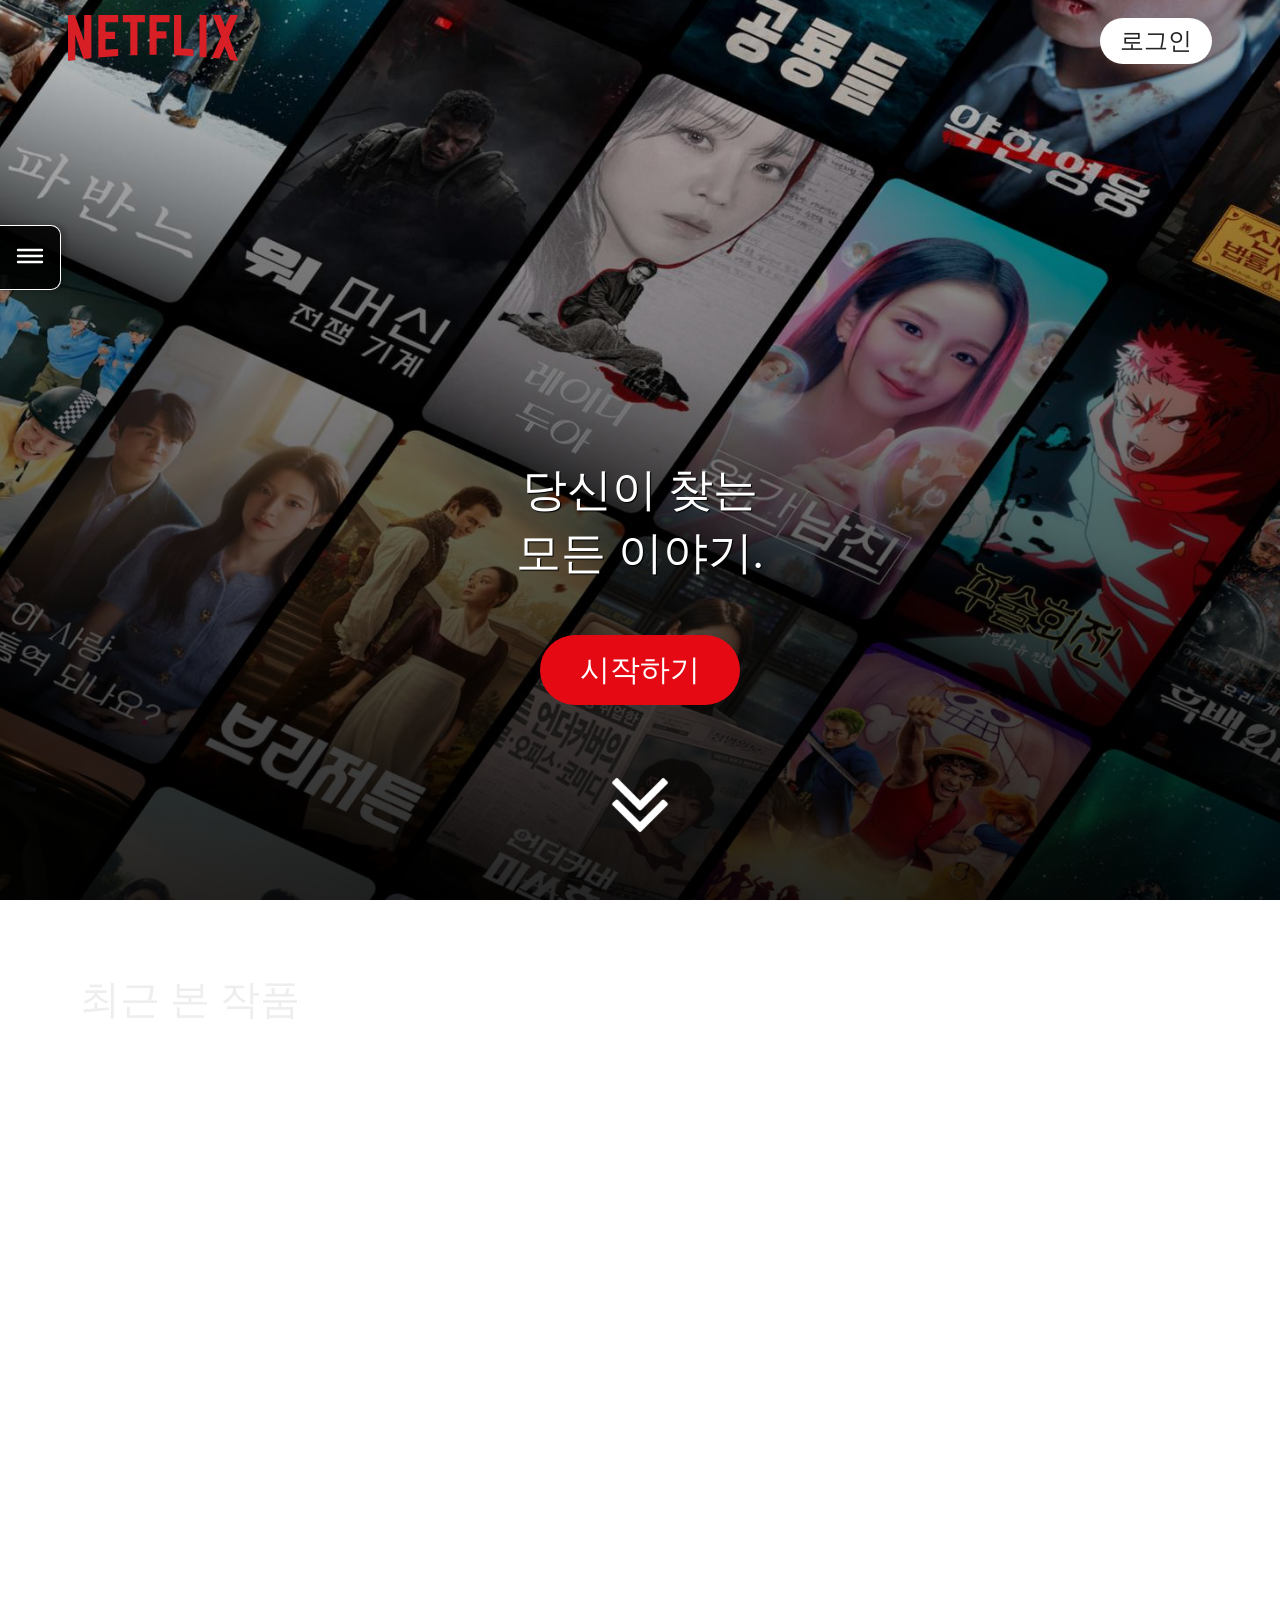
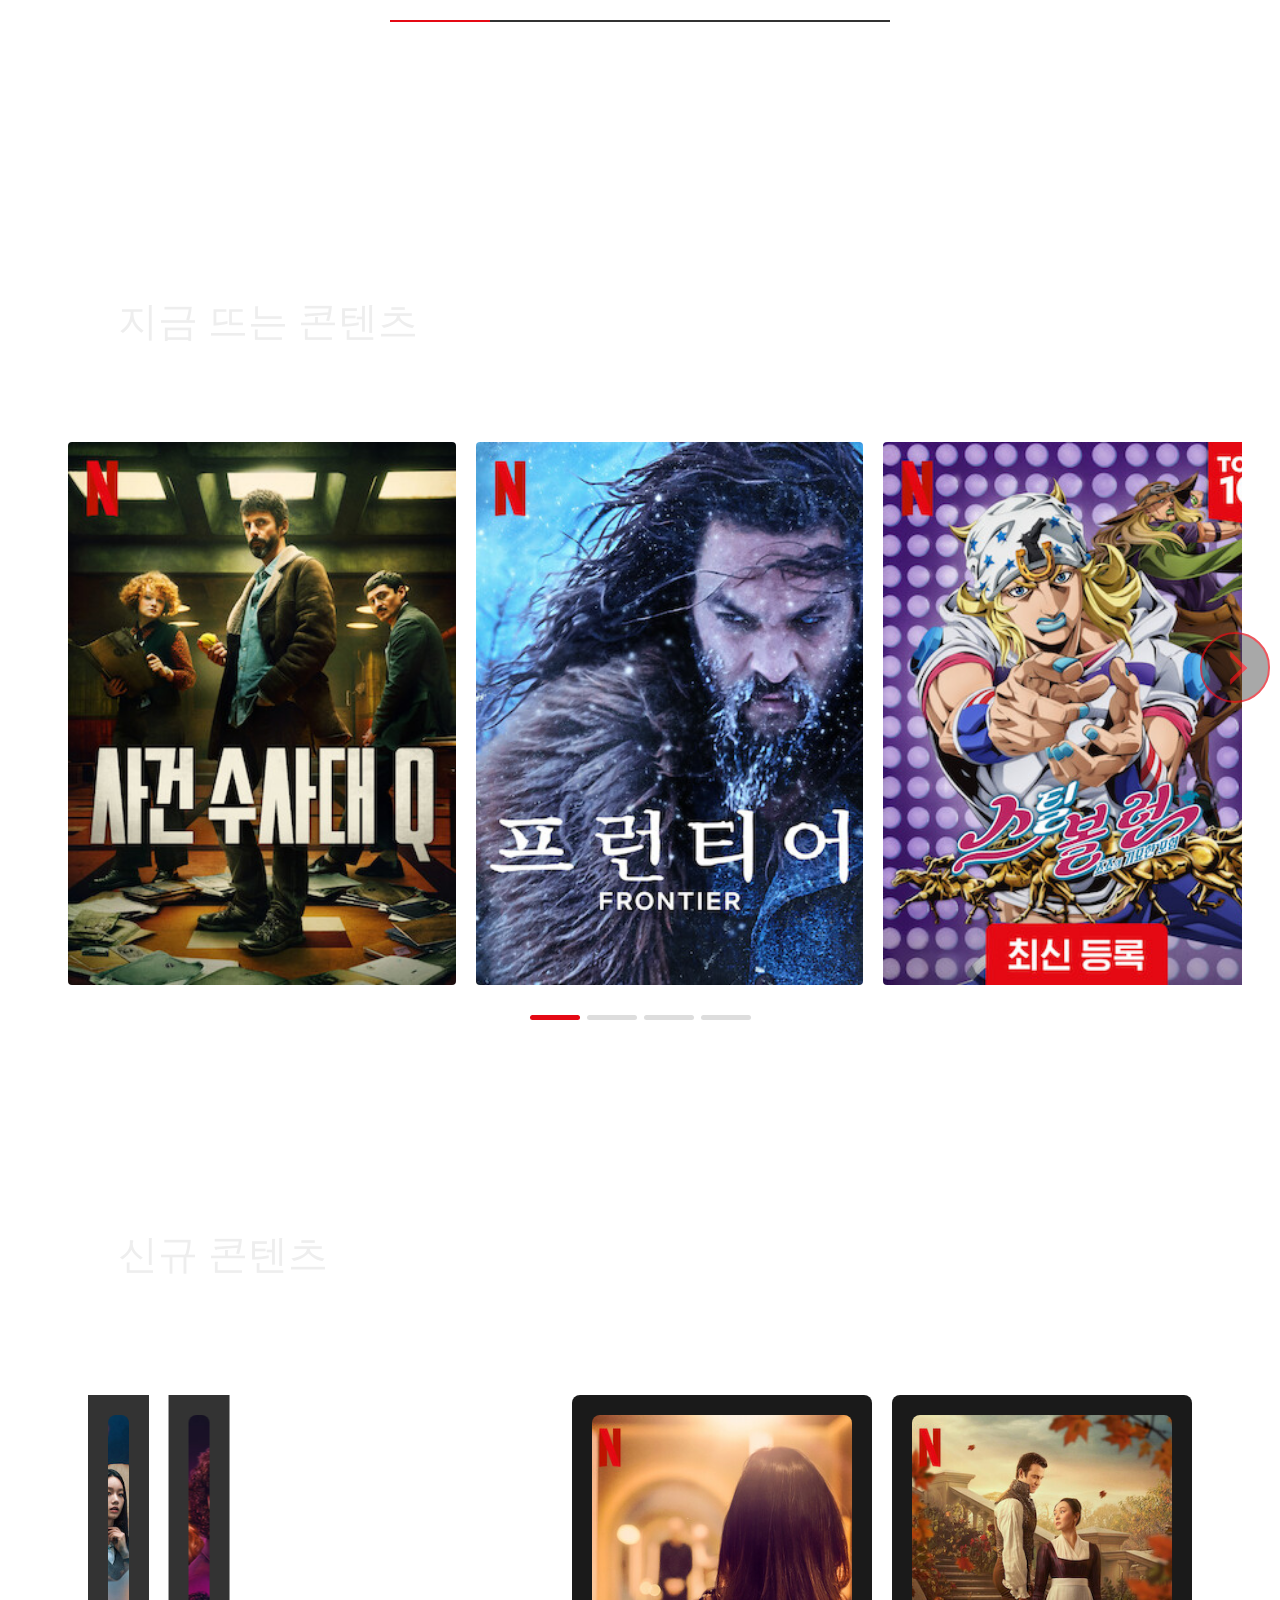
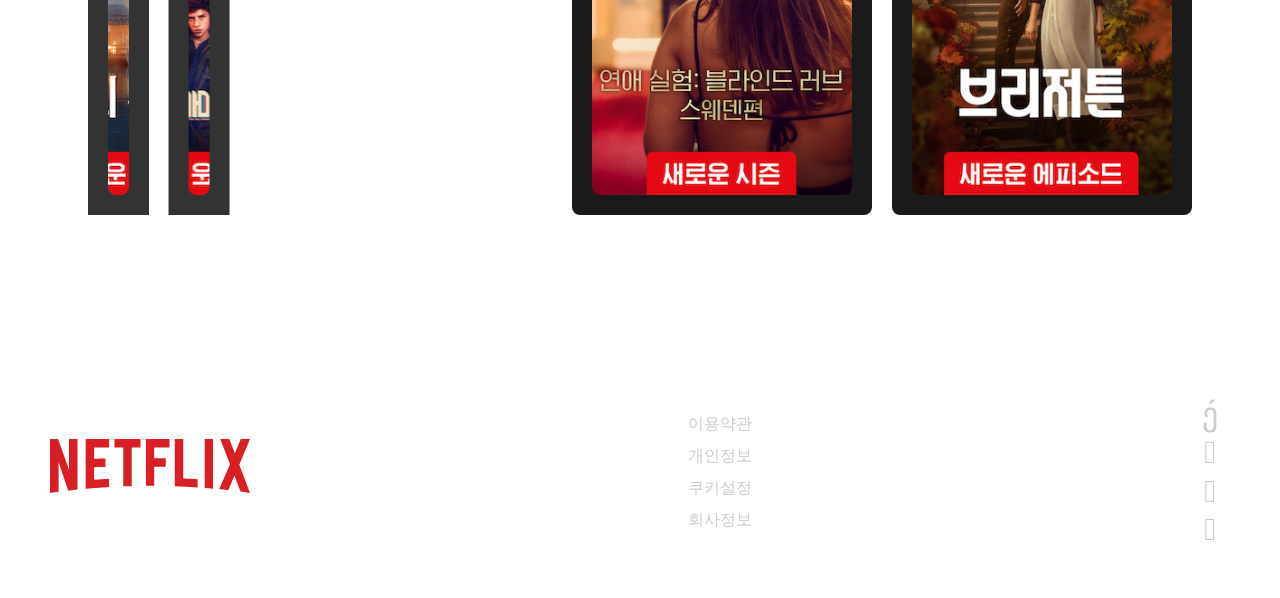
==== index.html @ ac6a227b "Add files via upload" ====
<!DOCTYPE html>
<html lang="ko">

<head>
  <meta charset="UTF-8">
  <meta name="viewport" content="width=device-width, initial-scale=1.0">
  <title>NETFLIX</title>
  <link rel="shortcut icon" href="image/favicon.ico" type="image/x-icon">
  <link rel="stylesheet" href="css/main.css">
  <link rel="stylesheet" href="css/tablet.css" media="screen and (min-width: 780px) and (max-width: 1280px)">
  <link rel="stylesheet" href="css/mobile.css" media="screen and (max-width: 779px)">
  <script src="js/jquery-1.12.4.min.js"></script>
  <script src="js/jquery-ui.min.js"></script>
  <script src="js/index.js"></script>
</head>

<body>

  <header id="header">
    <div class="header-inner">
      <div class="header-top">
        <h1>
          <a href="index.html">
            <img src="image/Netflix_2015_logo.svg" alt="NEFLIX">
          </a>
        </h1>
        <button class="login-btn">로그인</button>
      </div>
      <div class="text-box">
        <h2>
          <span>당신이 찾는</span>
          <span>모든 이야기.</span>
        </h2>
        <a href="specific.html" class="start-btn">시작하기</a>
        <img src="image/arrow.png" alt="">
      </div>
    </div>
  </header>

  <aside id="aside" class="area">
    <h2 class="blind">Search</h2>

    <nav class="gnb">
      <a href="search.html">검색</a>
      <a href="specific.html">콘텐츠</a>
      <a href="#">이벤트</a>
      <a href="#">커뮤니티</a>
      <a href="#">문의</a>
    </nav>

    <button class="menu-btn" aria-label="메뉴 열기">
      <svg class="hamburger" viewBox="0 0 100 100" width="40" height="40">
        <line class="line top" x1="20" y1="35" x2="80" y2="35" />
        <line class="line middle" x1="20" y1="50" x2="80" y2="50" />
        <line class="line bottom" x1="20" y1="65" x2="80" y2="65" />
      </svg>
    </button>

  </aside>

  <main id="main">

    <section class="cont-1">
      <div class="cont-1-inner">
        <h3>최근 본 작품</h3>
        <div class="stack-container">
          <ul class="recent-list">
            <li><a href="#"><img src="image/continue(1).jpg" alt=""></a></li>
            <li><a href="#"><img src="image/continue(2).jpg" alt=""></a></li>
            <li><a href="#"><img src="image/continue(3).jpg" alt=""></a></li>
            <li><a href="#"><img src="image/continue(4).jpg" alt=""></a></li>
            <li><a href="#"><img src="image/continue(5).jpg" alt=""></a></li>
          </ul>
        </div>
        <div class="recent-progress">
          <div class="bar"></div>
        </div>
      </div>
    </section>

    <section class="cont-2">
      <div class="cont-2-inner">
        <h3>지금 뜨는 콘텐츠</h3>
        <ul class="content">
          <li><a href="#"><img src="image/hot(1).jpg" alt=""></a></li>
          <li><a href="#"><img src="image/hot(2).jpg" alt=""></a></li>
          <li><a href="#"><img src="image/hot(3).jpg" alt=""></a></li>
          <li><a href="#"><img src="image/hot(4).jpg" alt=""></a></li>
          <li><a href="#"><img src="image/hot(5).jpg" alt=""></a></li>
          <li><a href="#"><img src="image/hot(6).jpg" alt=""></a></li>
          <li><a href="#"><img src="image/hot(7).jpg" alt=""></a></li>
          <li><a href="#"><img src="image/hot(8).jpg" alt=""></a></li>
          <li><a href="#"><img src="image/hot(9).jpg" alt=""></a></li>
          <li><a href="#"><img src="image/hot(10).jpg" alt=""></a></li>
        </ul>
        <div class="indicator"></div>
      </div>
      <div class="btn-wrap">
        <button class="prev"></button>
        <button class="next"></button>
      </div>
    </section>

    <section class="cont-3">
      <div class="cont-3-inner">
        <h3>신규 콘텐츠</h3>
        <button class="cube-btn">랜덤 추천</button>

        <div class="modal-overlay" id="cube-modal">
          <div class="modal-window">
            <button class="modal-close">&times;</button>
            <div class="modal-body">
              <div class="modal-img-area"></div>
              <div class="modal-info-area">
                <h4 class="m-title"></h4>
                <div class="m-meta"></div>
                <p class="m-desc"></p>
                <div class="m-details"></div>
              </div>
            </div>
          </div>
        </div>

        <ul class="content cube">

          <li class="face front">
            <a href="#">
              <div class="img-wrapper">
                <img src="image/new(1).jpg" alt="미스터리 수사단">
              </div>
              <div class="info">
                <div class="info-header">
                  <h4>미스터리 수사단</h4>
                  <div class="meta-tags">
                    <span>2026</span>
                    <span class="badge">시즌 1개</span>
                    <span class="badge">15+</span>
                    <span>리얼리티 시리즈</span>
                  </div>
                </div>
                <div class="info-body">
                  <p class="desc">
                    여섯 명의 출연자들이 '미스터리 수사단'이 되어 초자연적인 사건들의 실마리를 쫓는다.
                    팀워크와 두뇌를 총동원하여 기상천외한 미스터리의 진실을 파헤치고 임무를 완수하라!
                  </p>
                  <div class="details">
                    <p><span>출연:</span> 이용진, 존박, 이은지, 혜리, 김도훈, 카리나</p>
                    <p><span>크리에이터:</span> 정종연</p>
                  </div>
                </div>
              </div>
            </a>
          </li>

          <li class="face back">
            <a href="#">
              <div class="img-wrapper">
                <img src="image/new(2).jpg" alt="라 프리메라 베스">
              </div>
              <div class="info">
                <div class="info-header">
                  <h4>라 프리메라 베스</h4>
                  <div class="meta-tags">
                    <span>2023</span>
                    <span class="badge">시즌 2개</span>
                    <span class="badge">18+</span>
                    <span>로맨스 드라마</span>
                  </div>
                </div>
                <div class="info-body">
                  <p class="desc">
                    1970년대 콜롬비아, 남학생들만 가득한 학교에 한 여학생이 전학 오면서 모든 것이 변하기 시작한다.
                    사랑과 우정, 그리고 시대의 금기에 도전하는 청춘들의 뜨거운 이야기.
                  </p>
                  <div class="details">
                    <p><span>출연:</span> 에마누엘 레스트레포, 프란시스카 에스테베스</p>
                    <p><span>크리에이터:</span> 다고 가르시아</p>
                  </div>
                </div>
              </div>
            </a>
          </li>

          <li class="face right">
            <a href="#">
              <div class="img-wrapper">
                <img src="image/new(3).jpg" alt="파반느">
              </div>
              <div class="info">
                <div class="info-header">
                  <h4>파반느</h4>
                  <div class="meta-tags">
                    <span>2026</span>
                    <span class="badge">최신 등록</span>
                    <span class="badge">12+</span>
                    <span>감성 애니메이션</span>
                  </div>
                </div>
                <div class="info-body">
                  <p class="desc">
                    오로라가 춤추는 밤바다를 배경으로 펼쳐지는 두 남녀의 애틋한 재회.
                    잊고 있었던 기억의 조각들이 아름다운 선율과 함께 다시 살아나며 관객들의 마음을 어루만진다.
                  </p>
                  <div class="details">
                    <p><span>출연:</span> 성우 박소이, 정지훈</p>
                    <p><span>크리에이터:</span> 이지호</p>
                  </div>
                </div>
              </div>
            </a>
          </li>

          <li class="face left">
            <a href="#">
              <div class="img-wrapper">
                <img src="image/new(5).jpg" alt="원피스">
              </div>
              <div class="info">
                <div class="info-header">
                  <h4>원피스</h4>
                  <div class="meta-tags">
                    <span>2023</span>
                    <span class="badge">TOP 10</span>
                    <span class="badge">15+</span>
                    <span>판타지 어드벤처</span>
                  </div>
                </div>
                <div class="info-body">
                  <p class="desc">
                    전설의 해적왕이 남긴 대비보 '원피스'를 찾아 떠나는 루피와 밀짚모자 일당.
                    광활한 바다 위에서 펼쳐지는 거대한 모험과 끈끈한 동료애를 실사로 완벽하게 재현했다.
                  </p>
                  <div class="details">
                    <p><span>출연:</span> 이냐키 고도이, 아라타 마켄유, 에밀리 러드</p>
                    <p><span>크리에이터:</span> 맷 오언스, 스티븐 마에다</p>
                  </div>
                </div>
              </div>
            </a>
          </li>

          <li class="face top">
            <a href="#">
              <div class="img-wrapper">
                <img src="image/new(6).jpg" alt="나이트 에이전트">
              </div>
              <div class="info">
                <div class="info-header">
                  <h4>나이트 에이전트</h4>
                  <div class="meta-tags">
                    <span>2023</span>
                    <span class="badge">시즌 2개</span>
                    <span class="badge">18+</span>
                    <span>정치 스릴러</span>
                  </div>
                </div>
                <div class="info-body">
                  <p class="desc">
                    백악관 지하에서 울리지 않는 전화를 지키는 FBI 요원 피터.
                    어느 날 밤, 울려 퍼진 전화 한 통이 그를 국가를 뒤흔들 거대한 음모의 한복판으로 몰아넣는다.
                  </p>
                  <div class="details">
                    <p><span>출연:</span> 가브리엘 바쏘, 루시앤 뷰캐넌</p>
                    <p><span>크리에이터:</span> 숀 라이언</p>
                  </div>
                </div>
              </div>
            </a>
          </li>

          <li class="face bottom">
            <a href="#">
              <div class="img-wrapper">
                <img src="image/new(7).jpg" alt="리디아 포에트의 법">
              </div>
              <div class="info">
                <div class="info-header">
                  <h4>리디아 포에트의 법</h4>
                  <div class="meta-tags">
                    <span>2023</span>
                    <span class="badge">공개 예정</span>
                    <span class="badge">15+</span>
                    <span>시대극/범죄</span>
                  </div>
                </div>
                <div class="info-body">
                  <p class="desc">
                    19세기 이탈리아, 여성의 법조계 진출이 금지되었던 시대.
                    최초의 여성 변호사를 꿈꾸는 리디아 포에트가 날카로운 통찰력으로 의문의 살인 사건들을 해결한다.
                  </p>
                  <div class="details">
                    <p><span>출연:</span> 마틸다 데 안젤리스, 에두아르도 스카르페타</p>
                    <p><span>크리에이터:</span> 귀도 이우쿨라노</p>
                  </div>
                </div>
              </div>
            </a>
          </li>

          <li>
            <a href="#">
              <div class="img-wrapper">
                <img src="image/new(8).jpg" alt="연애 실험: 블라인드 러브 스웨덴편">
              </div>
              <div class="info">
                <div class="info-header">
                  <h4>연애 실험: 블라인드 러브 스웨덴편</h4>
                  <div class="meta-tags">
                    <span>2024</span>
                    <span class="badge">시즌 1개</span>
                    <span class="badge">15+</span>
                    <span>리얼리티 쇼</span>
                  </div>
                </div>
                <div class="info-body">
                  <p class="desc">
                    외모를 보지 않고 목소리만으로 사랑에 빠질 수 있을까?
                    스웨덴의 싱글들이 포드에 들어가 진정한 반려자를 찾기 위한 파격적인 실험에 동참한다.
                  </p>
                  <div class="details">
                    <p><span>출연:</span> 예시카 알메네스(진행)</p>
                    <p><span>크리에이터:</span> 크리스 코엘런</p>
                  </div>
                </div>
              </div>
            </a>
          </li>

          <li>
            <a href="#">
              <div class="img-wrapper">
                <img src="image/new(9).jpg" alt="브리저튼">
              </div>
              <div class="info">
                <div class="info-header">
                  <h4>브리저튼</h4>
                  <div class="meta-tags">
                    <span>2024</span>
                    <span class="badge">새로운 에피소드</span>
                    <span class="badge">18+</span>
                    <span>시대극 로맨스</span>
                  </div>
                </div>
                <div class="info-body">
                  <p class="desc">
                    런던 상류사회의 화려한 무도회와 그 뒤에 숨겨진 은밀한 스캔들.
                    브리저튼 가문의 여덟 남매가 진실한 사랑과 행복을 찾아가는 과정을 매혹적으로 그려낸다.
                  </p>
                  <div class="details">
                    <p><span>출연:</span> 니콜라 코클란, 루크 뉴턴, 조나단 베일리</p>
                    <p><span>크리에이터:</span> 크리스 밴듀즌</p>
                  </div>
                </div>
              </div>
            </a>
          </li>

        </ul>
      </div>
    </section>
  </main>

  <footer id="footer">
    <address class="footer-inner">
      <div class="footer-1">
        <a href="index.html">
          <img src="image/Netflix_2015_logo.svg" alt="">
        </a>
      </div>
      <div class="footer-2">
        넷플릭스서비시스코리아 유한회사 <br>
        통신판매업신고번호: 제2018-서울종로-0426호 <br>
        대표: 레지널드 숀 톰프슨 <br>
        이메일 주소: korea@netflix.com <br>
        주소: 대한민국 서울특별시 종로구 우정국로 26, 센트로폴리스 A동 20층 <br>
        사업자등록번호: 165-87-00119 <br>
        클라우드 호스팅: Amazon Web Services Inc. <br><br>
        본 프로젝트는 어떠한 상업적 용도로도 사용되지 않음을 밝힙니다.
      </div>
      <div class="footer-3">
        <ul class="util">
          <li><a href="#">이용약관</a></li>
          <li><a href="#">개인정보</a></li>
          <li><a href="#">쿠키설정</a></li>
          <li><a href="#">회사정보</a></li>
        </ul>
      </div>
      <div class="footer-4">
        <ul class="sns-wrap">
          <li>
            <a href="#">
              <i class="fab fa-youtube-square"></i>
            </a>
          </li>
          <li>
            <a href="#">
              <i class="fab fa-instagram-square"></i>
            </a>
          </li>
          <li>
            <a href="#">
              <i class="fab fa-facebook-square"></i>
            </a>
          </li>
          <li>
            <a href="#">
              <i class="fab fa-twitter-square"></i>
            </a>
          </li>
        </ul>
      </div>
    </address>
  </footer>
</body>

</html>
---- css/main.css ----
@charset "UTF-8";
@import "common.css";

main h3 {
  font-size: 2em;
  margin-bottom: 100px;
  margin-left: 50px;
}

main [class $=inner] {
  margin-top: 150px;
}

/* cont-1 */
.cont-1 .empty-msg {
  display: none;
}

.cont-1 {
  padding: 80px 0;
  overflow: hidden;
}

.cont-1 .cont-1-inner {
  width: 100%;
  max-width: 1600px;
  margin: 0 auto;
  position: relative;
}

.cont-1 .stack-container {
  position: relative;
  height: 450px;
  margin-top: 40px;
  perspective: 1000px;
}

.cont-1 .recent-list {
  position: relative;
  width: 100%;
  height: 100%;
}

.cont-1 .recent-list li {
  position: absolute;
  top: 0;
  left: 50%;
  margin-left: -140px;
  width: 280px;
  cursor: pointer;
  transition: all 0.6s cubic-bezier(0.4, 0, 0.2, 1);
  opacity: 0;
  visibility: hidden;
  transform: translateY(50px);
}

.cont-1 .recent-list.on li {
  visibility: visible;
}

.cont-1 .recent-list li img {
  width: 100%;
  display: block;
  border-radius: 4px;
}

.cont-1 .recent-progress {
  position: relative;
  width: 500px;
  height: 2px;
  background: #333;
  margin: 50px auto 0;
  left: 0;
}

.cont-1 .recent-progress .bar {
  position: absolute;
  width: 20%;
  height: 100%;
  background: #e50914;
  left: 0;
}

/* cont-2 */
.cont-2 {
  position: relative;
}

.cont-2-inner {
  position: relative;
  overflow: hidden;
  padding: 50px 30px 100px 30px;
  max-width: 1600px;
}

.cont-2-inner .content {
  counter-reset: netflix-counter;
  position: relative;
  display: flex;
  width: 100%;
  gap: 30px;
  will-change: transform;
}

.cont-2-inner .content li {
  position: relative;
  counter-increment: neflix-counter;
  width: calc((100% - 120px) / 5);
  flex-shrink: 0;
  opacity: 0;
  transform: translateX(100px);
  transition: opacity 0.6s ease, transform 0.6s ease;
}

.cont-2 .content li::before {
  content: counter(neflix-counter);
  position: absolute;
  right: -20px;
  top: -50px;
  z-index: 1;
  font-size: 120px;
  font-weight: 900;
  color: #fff;
  line-height: 1;
}

.cont-2-inner .content.on li {
  opacity: 1;
  transform: translateX(0);
}

.cont-2-inner .content a {
  display: block;
  transition: all 0.3s;
}

.cont-2-inner .content a:hover {
  transform: scale(1.05);
}

.cont-2-inner .content a img {
  display: block;
  border-radius: 4px;
  width: 100%;
  opacity: 0.4;
  transition: all 0.3s;
}

.cont-2-inner .content a:hover img {
  opacity: 1;
}

.cont-2 .indicator {
  position: absolute;
  left: 0;
  right: 0;
  bottom: 50px;
  height: 20px;
  display: flex;
  justify-content: center;
  gap: 7px;
}

.cont-2 .indicator a {
  display: block;
  width: 50px;
  height: 5px;
  border-radius: 10px;
  background-color: #ddd;
}

.cont-2 .indicator a:hover {
  background-color: #777;
}

.cont-2 .indicator a.on {
  background-color: #E50914;
  cursor: default;
}

.btn-wrap {
  position: absolute;
  left: 0;
  right: 0;
  margin: 0 auto;
  top: 50%;
  transform: translateY(-50%);
  width: 95%;
  max-width: 1600px;
  height: 72px;
  pointer-events: none;
  z-index: 100;
  box-sizing: border-box;
}

.btn-wrap button {
  position: absolute;
  display: block;
  top: 0;
  width: 72px;
  height: 72px;
  background-color: rgba(0, 0, 0, 0.5);
  border: 2px solid #e50914;
  border-radius: 50%;
  cursor: pointer;
  opacity: 0.7;
  pointer-events: auto;
}

.btn-wrap button::after {
  content: '';
  width: 16px;
  height: 16px;
  border-top: 5px solid #e50914;
  border-right: 5px solid #e50914;
  position: absolute;
  top: 50%;
  left: 50%;
  transition: all 0.3s ease;
}

.btn-wrap button:hover {
  opacity: 1;
}

.btn-wrap button:hover::after {
  border-top: 6px solid #fff;
  border-right: 6px solid #fff;
  border-bottom: 6px solid transparent;
  border-left: 6px solid transparent;
}

.btn-wrap .prev {
  left: 0;
}

.btn-wrap .next {
  right: 0;
}

.btn-wrap .prev::after {
  transform: translate(-30%, -50%) rotate(-135deg);
}

.btn-wrap .next::after {
  transform: translate(-70%, -50%) rotate(45deg);
}

/* cont-3 */
.cont-3 {
  margin-bottom: 100px;
}

.cont-3 .content {
  display: flex;
  flex-wrap: wrap;
  gap: 30px;
  padding: 20px;
  position: relative;
}

.cont-3 .content li {
  width: 22.5%;
  background: #1a1a1a;
  border-radius: 8px;
  position: relative;
  z-index: 1;
  transition: opacity 0.3s ease, transform 0.3s ease;
}

.placehold {
  opacity: 0;
  pointer-events: none;
  visibility: hidden;
}

.cont-3 .content li .img-wrapper {
  text-align: center;
  padding: 20px;
}

.cont-3 .content li img {
  display: block;
  width: 100%;
  border-radius: 8px;
}

.cont-3 .content li.active {
  position: fixed;
  z-index: 1000;
  width: 800px;
  left: 50%;
  top: 50%;
  transform: translate(-50%, -50%) scale(0.9);
  opacity: 0;
  background: #1a1a1a;
  box-shadow: 0 30px 60px rgba(0, 0, 0, 0.9);
  animation: popIn 0.4s cubic-bezier(0.165, 0.84, 0.44, 1) forwards;
}

@keyframes popIn {
  to {
    opacity: 1;
    transform: translate(-50%, -50%) scale(1);
  }
}

.cont-3 .content li.active .img-wrapper {
  width: 50%;
  height: 40%;
  border-radius: 8px;
  margin: auto;
}

.cont-3 .content li.active img {
  width: 100%;
  height: 100%;
  object-fit: contain;
  border-radius: 8px;
}

.cont-3 .content li.active .info {
  display: block;
}

.info {
  display: none;
  padding: 20px;
  color: #fff;
  line-height: 1.6;
}

.info-header h4 {
  font-size: 24px;
  margin-bottom: 10px;
}

.desc {
  font-size: 15px;
  color: #ccc;
  overflow: hidden;
}

.details {
  font-size: 13px;
  color: #888;
  padding-top: 10px;
}

.meta-tags {
  display: flex;
  gap: 10px;
  font-size: 0.9rem;
  color: #a3a3a3;
  margin-bottom: 20px;
}

.badge {
  border: 1px solid #a3a3a3;
  padding: 0 4px;
  border-radius: 2px;
  font-size: 0.8rem;
}

.info-body {
  display: flex;
  flex-direction: column;
  gap: 30px;
  border-top: 1px solid rgba(255, 255, 255, 0.1);
  padding-top: 20px;
}

/* hate */
.cont-3 .content li.hate {
  position: fixed !important;
  top: 50% !important;
  left: 50% !important;
  transform: translate(-50%, -50%) !important;
  width: 80% !important;
  max-width: 600px !important;
  height: auto !important;
  max-height: 80vh;
  z-index: 3000 !important;
  background: #1a1a1a !important;
  border: 2px solid #e50914 !important;
  box-shadow: 0 0 30px rgba(0, 0, 0, 0.8);
  border-radius: 12px;
  overflow-y: auto;
}

.cont-3 .content li.hate .img-wrapper {
  width: 100% !important;
  height: 400px !important;
  padding: 0 !important;
}

.cont-3 .content li.hate img {
  width: 100% !important;
  height: 100% !important;
  object-fit: contain !important;
}

.cont-3 .content li.hate .info {
  display: block !important;
  padding: 30px !important;
  opacity: 1 !important;
}

.cont-3 .cube-btn {
  display: none;
}

.cont-3 .modal-close {
  display: none;
}

/* love */
/* .cont-3 .content li.love {
  height: auto !important;
  background: #1a1a1a !important;
}

.cont-3 .content li.love .img-wrapper {
  height: 100% !important;
  padding: 10px;
  box-sizing: border-box;
}

.cont-3 .content li.love .info {
  opacity: 1;
  height: auto;
  padding: 15px !important;
} */
---- css/tablet.css ----
@charset "UTF-8";

[class $=inner] {
  width: 94%;
}

#aside {
  width: 250px;
  left: -250px;
  padding: 60px 30px;
}

#aside .gnb {
  height: 100%;
  font-size: 1.5em;
  gap: 40px;
  margin-top: 300px;
}

#header .text-box h2 {
  font-size: 5vh;
}

.cont-2-inner .content {
  display: flex;
  gap: 20px;
  width: max-content;
}

.cont-2-inner .content li {
  width: calc((94vw - 40px) / 3);
  margin: 0;
  flex-shrink: 0;
}

.cont-2-inner .content li img {
  width: 100%;
  display: block;
}

.cont-2 .content li::before {
  display: none;
}

.cont-2 .btn-wrap {
  width: 100% !important;
  max-width: 100% !important;
  left: 0 !important;
  right: 0 !important;
  transform: translateY(-50%) !important;
  margin: 0 !important;
}

.cont-2 .btn-wrap button {
  position: absolute !important;
  top: 0 !important;
}

.cont-2 .btn-wrap .prev {
  left: 10px !important;
}

.cont-2 .btn-wrap .next {
  right: 10px !important;
}

.cont-2-inner .content a img {
  opacity: 1;
}

.btn-wrap button::after {
  margin: 0 !important;
  top: 50%;
  left: 50%;
  border-top: 4px solid #e50914;
  border-right: 4px solid #e50914;
  border-bottom: 4px solid transparent;
  border-left: 4px solid transparent;
  transform: translate(-50%, -50%) rotate(45deg);
}

.btn-wrap button:hover::after {
  border-top: 4px solid #fff;
  border-right: 4px solid #fff;
  border-bottom: 4px solid transparent;
  border-left: 4px solid transparent;
}

.btn-wrap .prev::after {
  transform: translate(-30%, -50%) rotate(-135deg);
}

.btn-wrap .next::after {
  transform: translate(-70%, -50%) rotate(45deg);
}

.btn-wrap button:hover::after {
  border-top-color: #fff !important;
  border-right-color: #fff !important;
}

.cont-3 .content {
  display: flex !important;
  flex-wrap: nowrap !important;
  overflow-x: auto !important;
  overflow-y: hidden;
  gap: 20px;
  padding-bottom: 30px;
  -webkit-overflow-scrolling: touch;
}

.cont-3 .content li {
  display: flex !important;
  flex-direction: column !important;
  flex: 0 0 300px;
  background: #1a1a1a !important;
  border-radius: 8px;
  overflow: hidden;
  transition: all 0.4s ease-in-out !important;
}

.cont-3 .content li .img-wrapper {
  width: 100% !important;
  height: 420px !important;
  overflow: hidden;
  display: flex;
  align-items: center;
  justify-content: center;
}

.cont-3 .content li img {
  width: 100% !important;
  height: 100% !important;
  object-fit: cover !important;
}

.cont-3 .content li .info {
  display: none !important;
  padding: 50px !important;
}

#footer .footer-inner {
  width: 100%;
  padding: 50px;
}

#footer .footer-inner .footer-2 {
  display: none;
}
---- css/mobile.css ----
@charset "UTF-8";

[class $=inner] {
  width: 92%;
}

main h3 {
  text-align: center;
  margin-left: 0;
}

#header .text-box {
  bottom: 15%;
}

#header .text-box h2 {
  font-size: 4.5vh;
}

#header .header-top .login-btn {
  height: 36px;
  font-size: 0.9em;
  padding: 5px 15px;
}

#header .text-box .start-btn {
  width: fit-content;
  font-size: 1.3em;
  padding: 15px 25px;
}


.cont-2-inner .content {
  display: flex;
  gap: 15px;
  width: max-content;
  margin: 0;
}

.cont-2-inner .content li {
  width: calc((90vw - 15px) / 2);
  flex-shrink: 0;
  box-sizing: border-box;
}

.cont-2-inner .content li img {
  width: 100%;
  height: auto;
  display: block;
}

.cont-2 .content li::before {
  display: none;
}

.cont-2 .btn-wrap {
  width: 100% !important;
  max-width: 100% !important;
  left: 0 !important;
  right: 0 !important;
  transform: translateY(-50%) !important;
  margin: 0 !important;
}

.cont-2 .btn-wrap button {
  position: absolute !important;
  top: 0 !important;
}

.cont-2 .btn-wrap button::after {
  margin: 0 !important;
  top: 50%;
  left: 50%;
  border-top: 4px solid #e50914;
  border-right: 4px solid #e50914;
  border-bottom: 4px solid transparent;
  border-left: 4px solid transparent;
  transform: translate(-50%, -50%) rotate(45deg);
}

.cont-2 .btn-wrap .prev::after {
  transform: translate(-30%, -50%) rotate(-135deg);
}

.cont-2 .btn-wrap .next::after {
  transform: translate(-70%, -50%) rotate(45deg);
}

.cont-2 .btn-wrap .prev {
  left: 10px !important;
}

.cont-2 .btn-wrap .next {
  right: 10px !important;
}

.cont-2 .btn-wrap button:hover::after {
  border-top: 4px solid #fff;
  border-right: 4px solid #fff;
  border-bottom: 4px solid transparent;
  border-left: 4px solid transparent;
}

.cont-2-inner .content a img {
  opacity: 1;
}

.cont-3 .content li.active {
  height: auto !important;
  background: #1a1a1a !important;
}

.cont-3 .content li.active .img-wrapper {
  height: 100% !important;
  padding: 10px;
  box-sizing: border-box;
}

.cont-3 .content li.active .info {
  opacity: 1;
  height: auto;
  padding: 15px !important;
}

.cont-3 .content li:nth-child(7),
.cont-3 .content li:nth-child(8) {
  display: none;
}

#footer .footer-inner {
  padding: 20px;
  width: 100%;
  color: #ccc;
}

#footer .footer-2 {
  display: none;
}

#footer .footer-3 a {
  display: block;
  transition: all 0.3s;
}

#footer .footer-3 a:hover {
  color: #fff;
  text-decoration: underline;
}

#footer .footer-4 {
  font-size: 2em;
  line-height: 1.2;
}

#footer .footer-4 a {
  display: block;
  transition: all 0.3s;
}

#footer .footer-4 a:hover {
  color: #fff;
}

/* cube */
.cont-3 {
  height: 800px;
  padding: 80px 0;
}

.cont-3 h3 {
  margin-bottom: 200px;
}

.cont-3 .cont-3-inner {
  perspective: 700px;
  perspective-origin: center;
  margin-bottom: 100px;
}

.cont-3 .content {
  display: block;
  position: relative;
  margin: 100px auto 0;
  width: 300px;
  height: 200px;
  transform-style: preserve-3d;

  animation-name: roll;
  animation-duration: 20s;
  animation-iteration-count: infinite;
  animation-direction: alternate;
  animation-timing-function: ease-in-out;
}

@keyframes roll {
  from {
    transform: translateY(0) rotateX(0deg) rotateY(0deg);
  }

  to {
    transform: translateY(0) rotateX(360deg) rotateY(360deg);
  }
}

.cont-3 .content li {
  position: absolute;
  top: 0;
  left: 50%;
  transform: translateX(-50%);
  width: 200px;
  height: 200px;
  background-color: #333;
  color: #fff;
  opacity: 1;
  border: 2px solid #000;
  border-radius: 0;
}

.cont-3 .content li .img-wrapper {
  height: 100%;
}

.cont-3 .content li img {
  display: block;
  height: 100%;
}

.cont-3 .content .front {
  transform: rotateY(0deg) translate3d(0, 0, 99px);
}

.cont-3 .content .back {
  transform: rotateY(180deg) translate3d(0, 0, 99px);
}

.cont-3 .content .right {
  transform: rotateY(90deg) translate3d(0, 0, 99px);
}

.cont-3 .content .left {
  transform: rotateY(270deg) translate3d(0, 0, 99px);
}

.cont-3 .content .top {
  transform: rotateX(90deg) translate3d(0, 0, 99px);
}

.cont-3 .content .bottom {
  transform: translateY(0) rotateX(270deg) translate3d(0, 0, 99px);
}

/* cube-btn */
.cont-3 .cube-btn {
  display: block;
  position: absolute;
  top: 100px;
  left: 50%;
  transform: translateX(-50%);
  width: fit-content;
  font-size: 1.3em;
  padding: 15px 25px;
  background-color: #E50914;
  border-radius: 50px;
  color: #fff;
  cursor: pointer;
  transition: all 0.3s;
}

.cont-3 .cube-btn:hover {
  background-color: hsl(357, 92%, 37%);
}

/* modal */
.modal-overlay {
  position: fixed;
  top: 0;
  left: 0;
  width: 100%;
  height: 100%;
  background: rgba(0, 0, 0, 0.9);
  display: none;
  justify-content: center;
  align-items: center;
  z-index: 2000;
  padding: 20px;
  box-sizing: border-box;
}

.modal-overlay.on {
  display: flex;
}

.modal-window {
  background: #181818;
  color: #fff;
  width: 100%;
  max-width: 500px;
  max-height: 110vh;
  border-radius: 8px;
  position: relative;
  overflow-y: auto;
  box-shadow: 0 10px 30px rgba(0, 0, 0, 0.5);
  transform: scale(0.5) translateY(50px);
  opacity: 0;
  transition: all 1s cubic-bezier(0.34, 1.56, 0.64, 1);
}

.modal-overlay.on .modal-window {
  transform: scale(1) translateY(0);
  opacity: 1;
}

.modal-close {
  display: block !important;
  position: absolute;
  top: 10px;
  right: 15px;
  font-size: 35px;
  color: #fff;
  background: none;
  border: none;
  cursor: pointer;
  z-index: 10;
  text-shadow: 0 0 5px rgba(0, 0, 0, 0.8);
}

.modal-img-area {
  width: 100%;
  padding: 20px;
  line-height: 0;
}

.modal-img-area img {
  width: 100%;
  height: auto;
  display: block;
  border-radius: 8px;
}

.modal-info-area {
  padding: 20px;
}

.m-title {
  font-size: 1.6em;
  font-weight: bold;
  margin: 0 0 10px 0;
  color: #fff;
}

.m-meta {
  display: flex;
  flex-wrap: wrap;
  gap: 10px;
  margin-bottom: 20px;
  font-size: 0.9em;
  color: #a3a3a3;
}

.m-meta span {
  display: inline-block;
}

.m-meta .badge {
  border: 1px solid #666;
  padding: 1px 6px;
  border-radius: 3px;
  font-size: 0.8em;
}

.m-desc {
  font-size: 1em;
  line-height: 1.5;
  margin-bottom: 25px;
  color: #efefef;
  word-break: keep-all;
}

.m-details {
  font-size: 0.85em;
  color: #bcbcbc;
  line-height: 1.6;
}

.m-details p span {
  color: #777;
  margin-right: 5px;
}
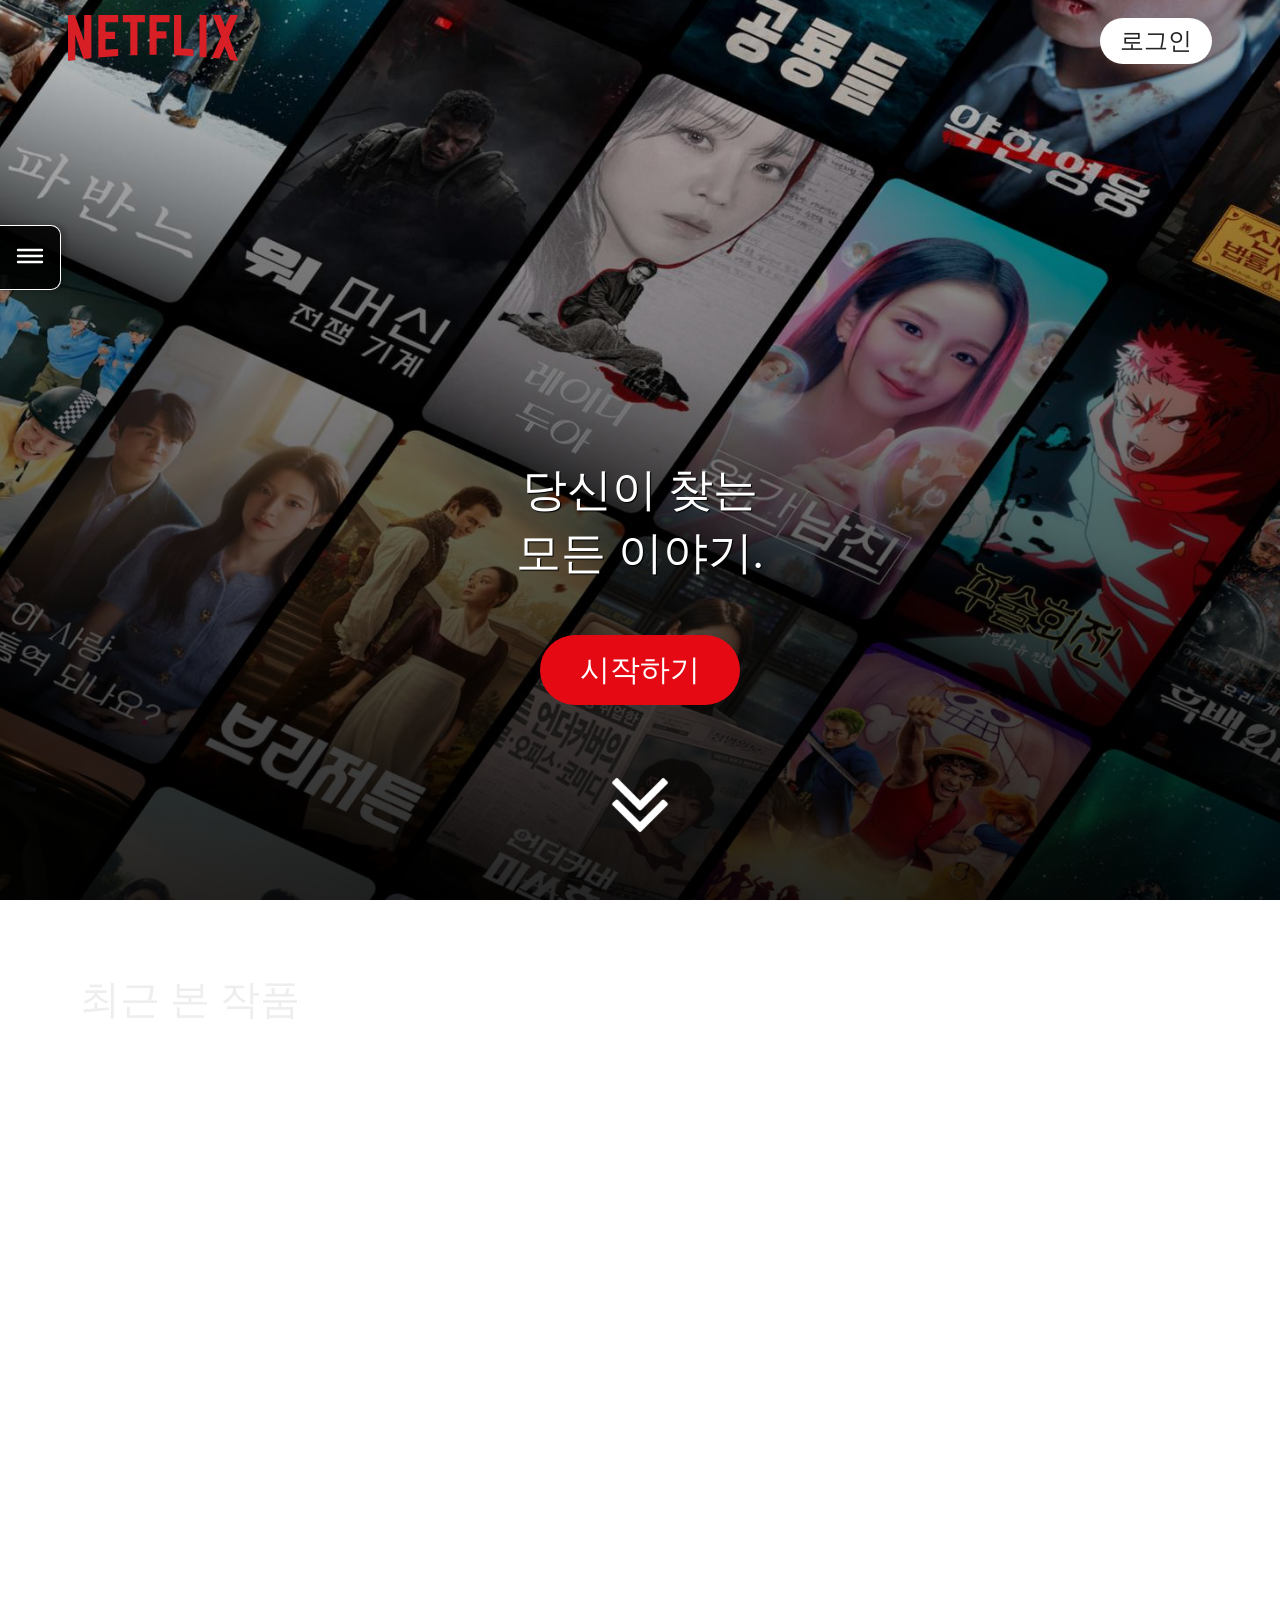
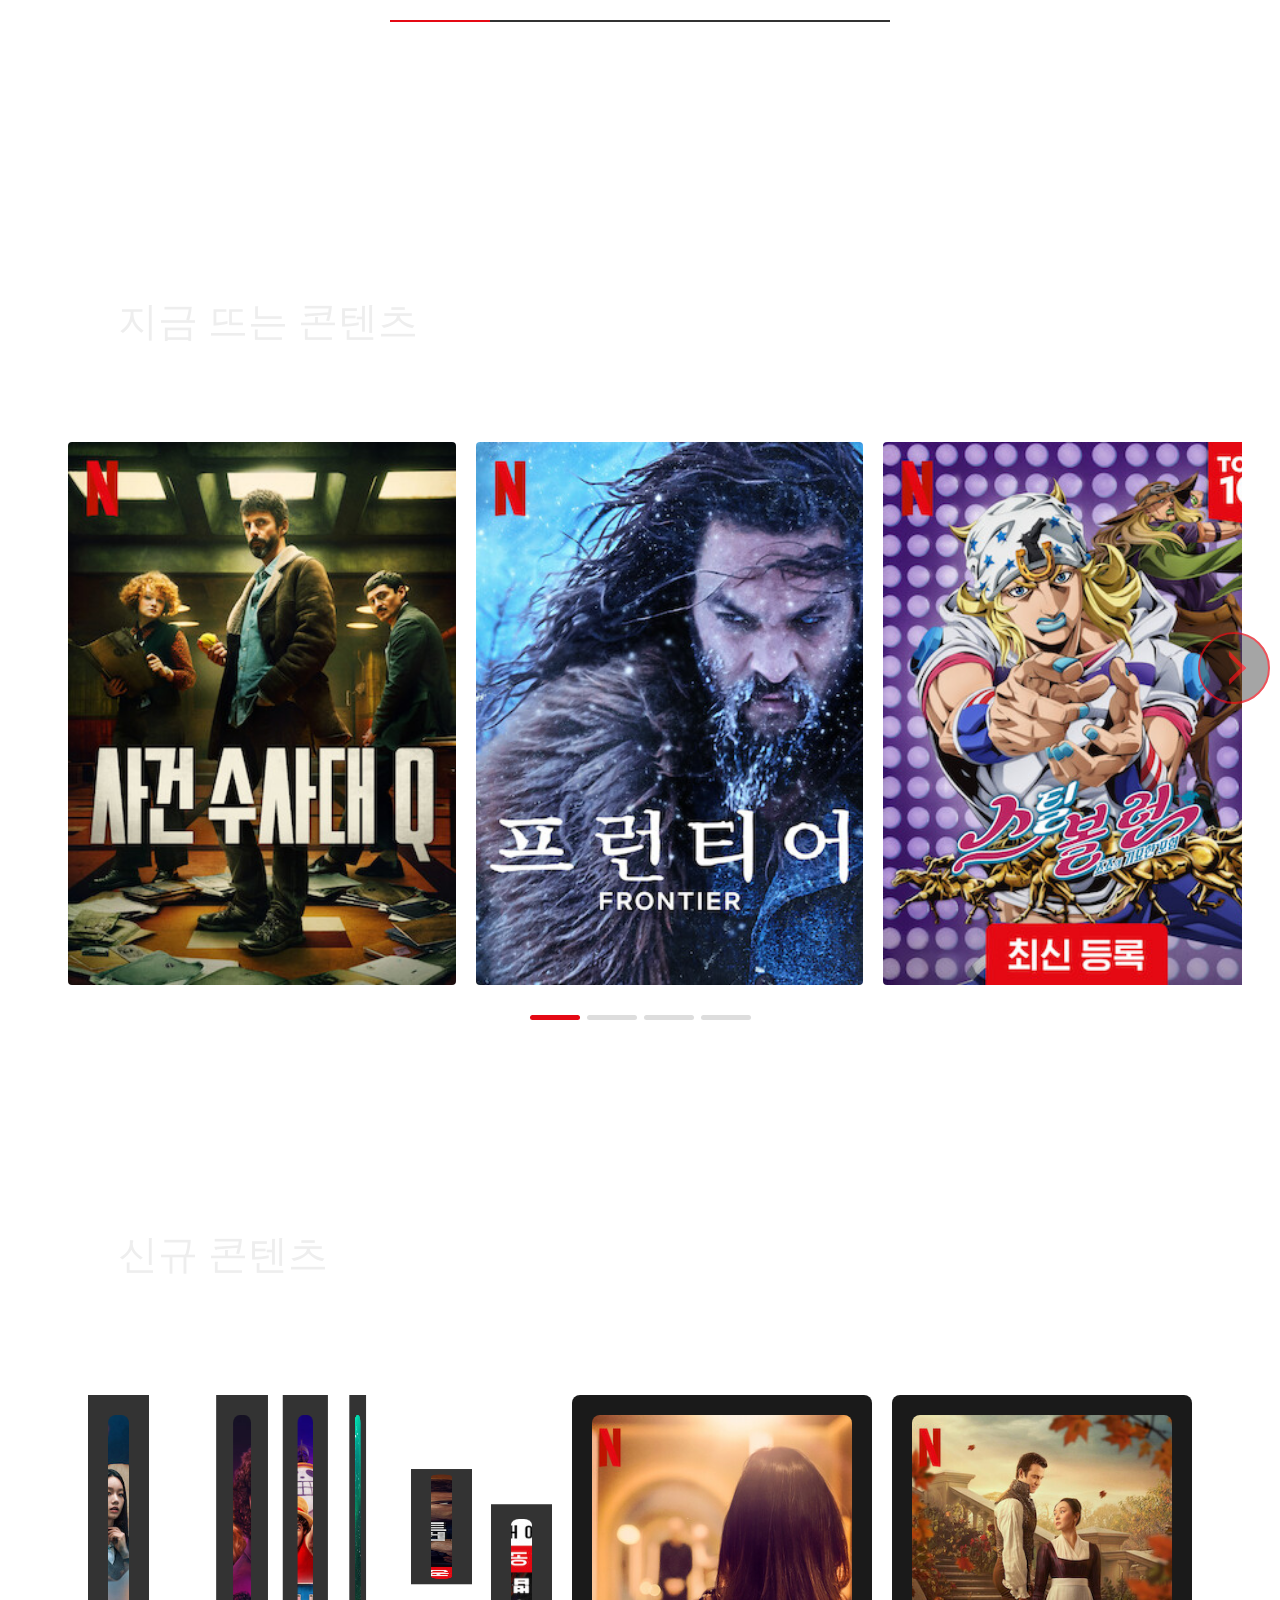
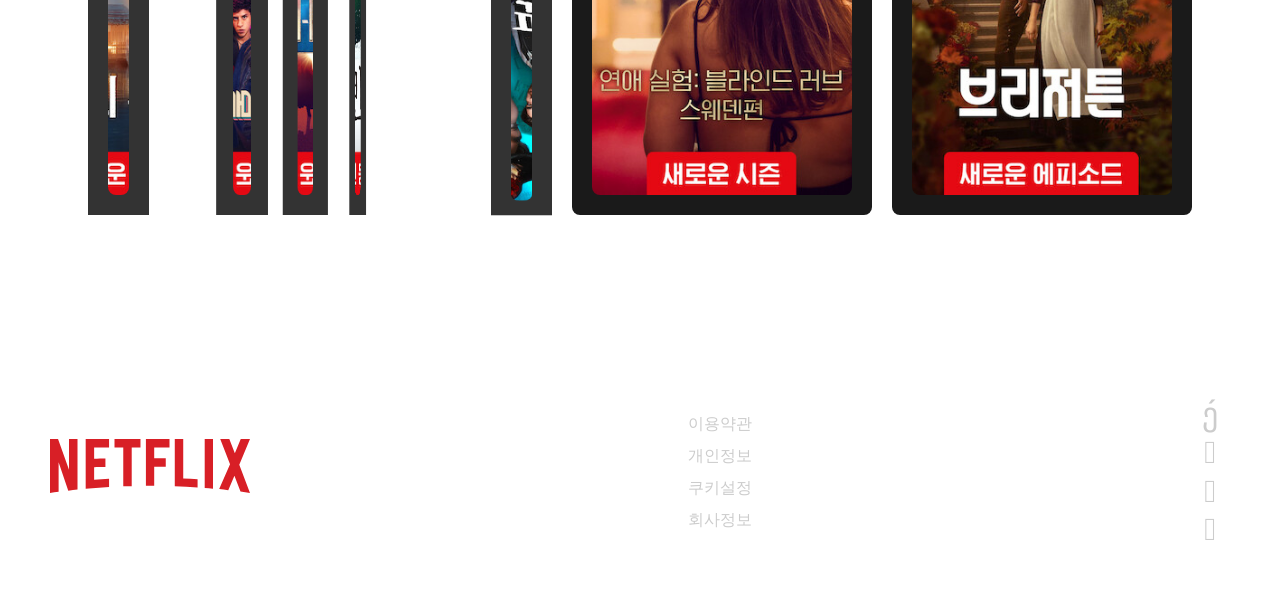
==== commit 465c076a: "Update print statement from 'Hello' to 'Goodbye'" ====
--- a/index.html
+++ b/index.html
@@ -4,7 +4,7 @@
 <head>
   <meta charset="UTF-8">
   <meta name="viewport" content="width=device-width, initial-scale=1.0">
-  <title>NETFLIX</title>
+  <title>넷플릭스</title>
   <link rel="shortcut icon" href="image/favicon.ico" type="image/x-icon">
   <link rel="stylesheet" href="css/main.css">
   <link rel="stylesheet" href="css/tablet.css" media="screen and (min-width: 780px) and (max-width: 1280px)">
@@ -413,4 +413,4 @@
   </footer>
 </body>
 
-</html>+</html>
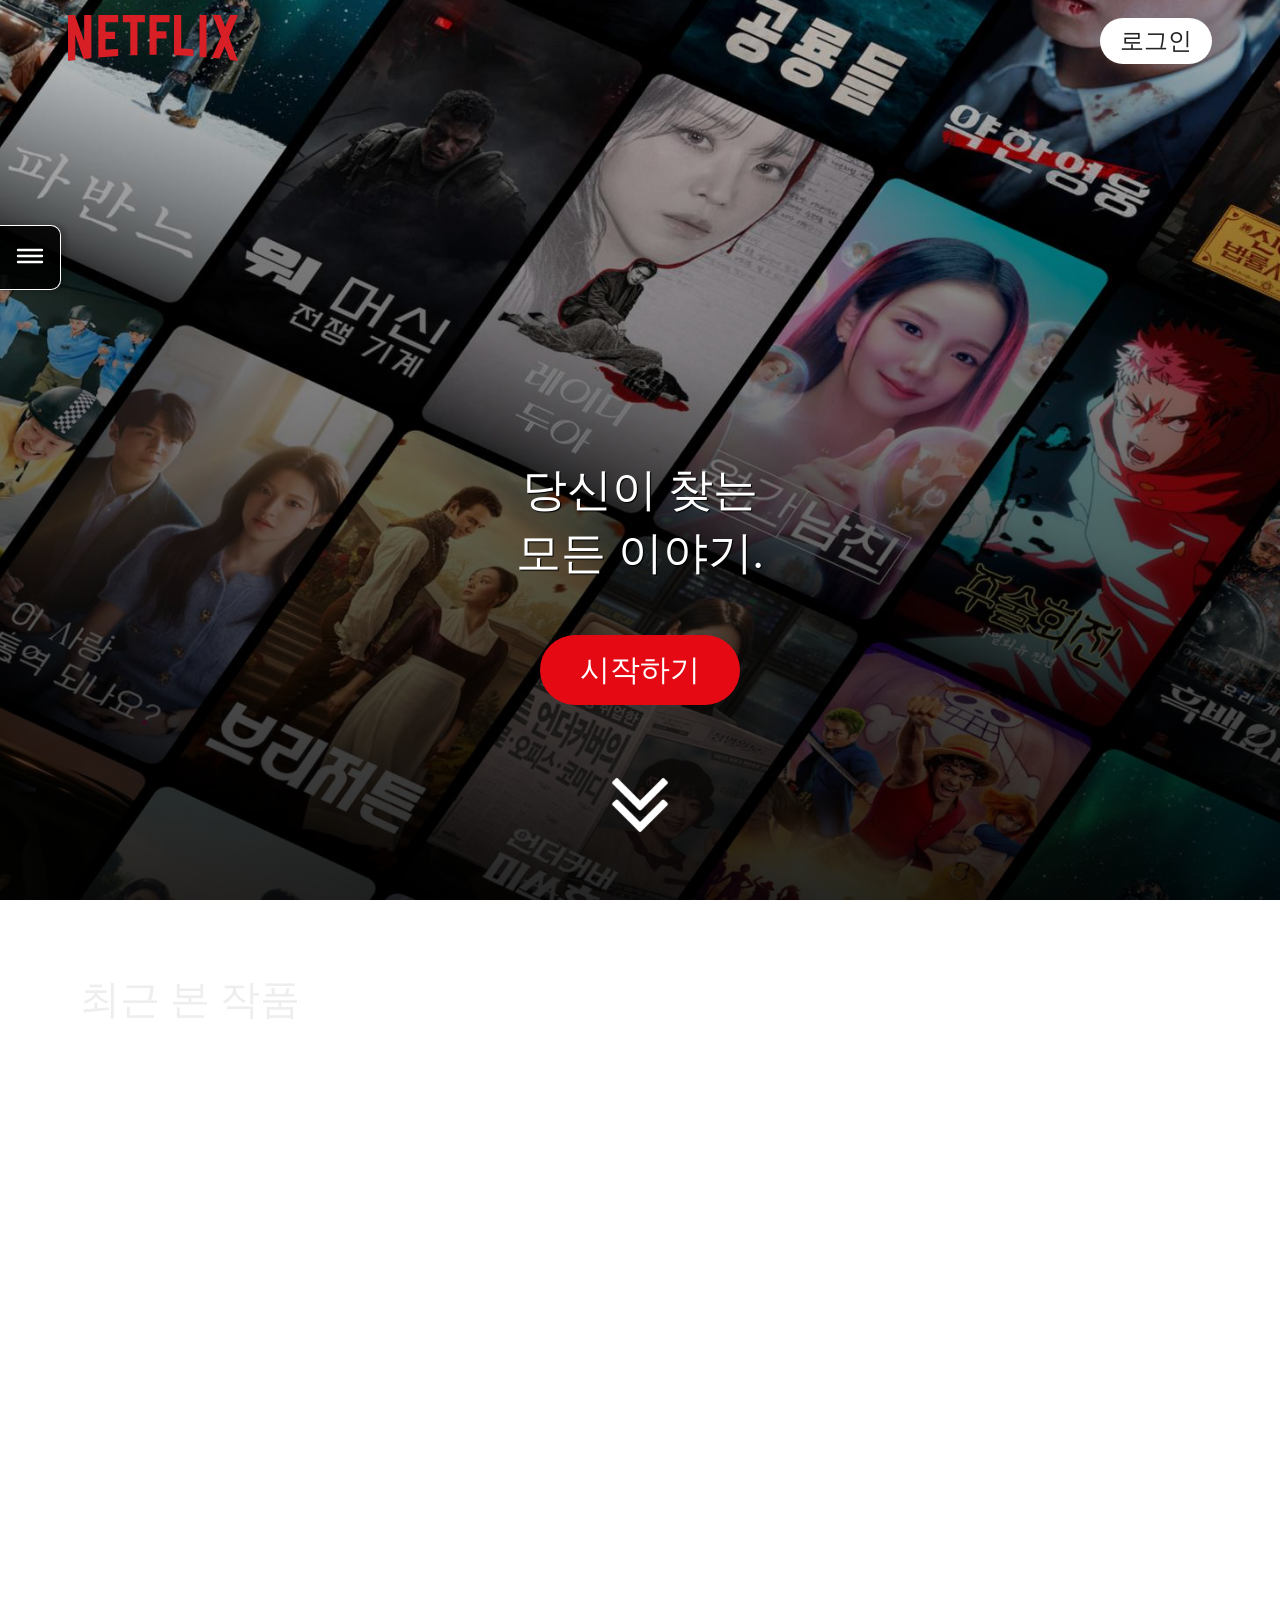
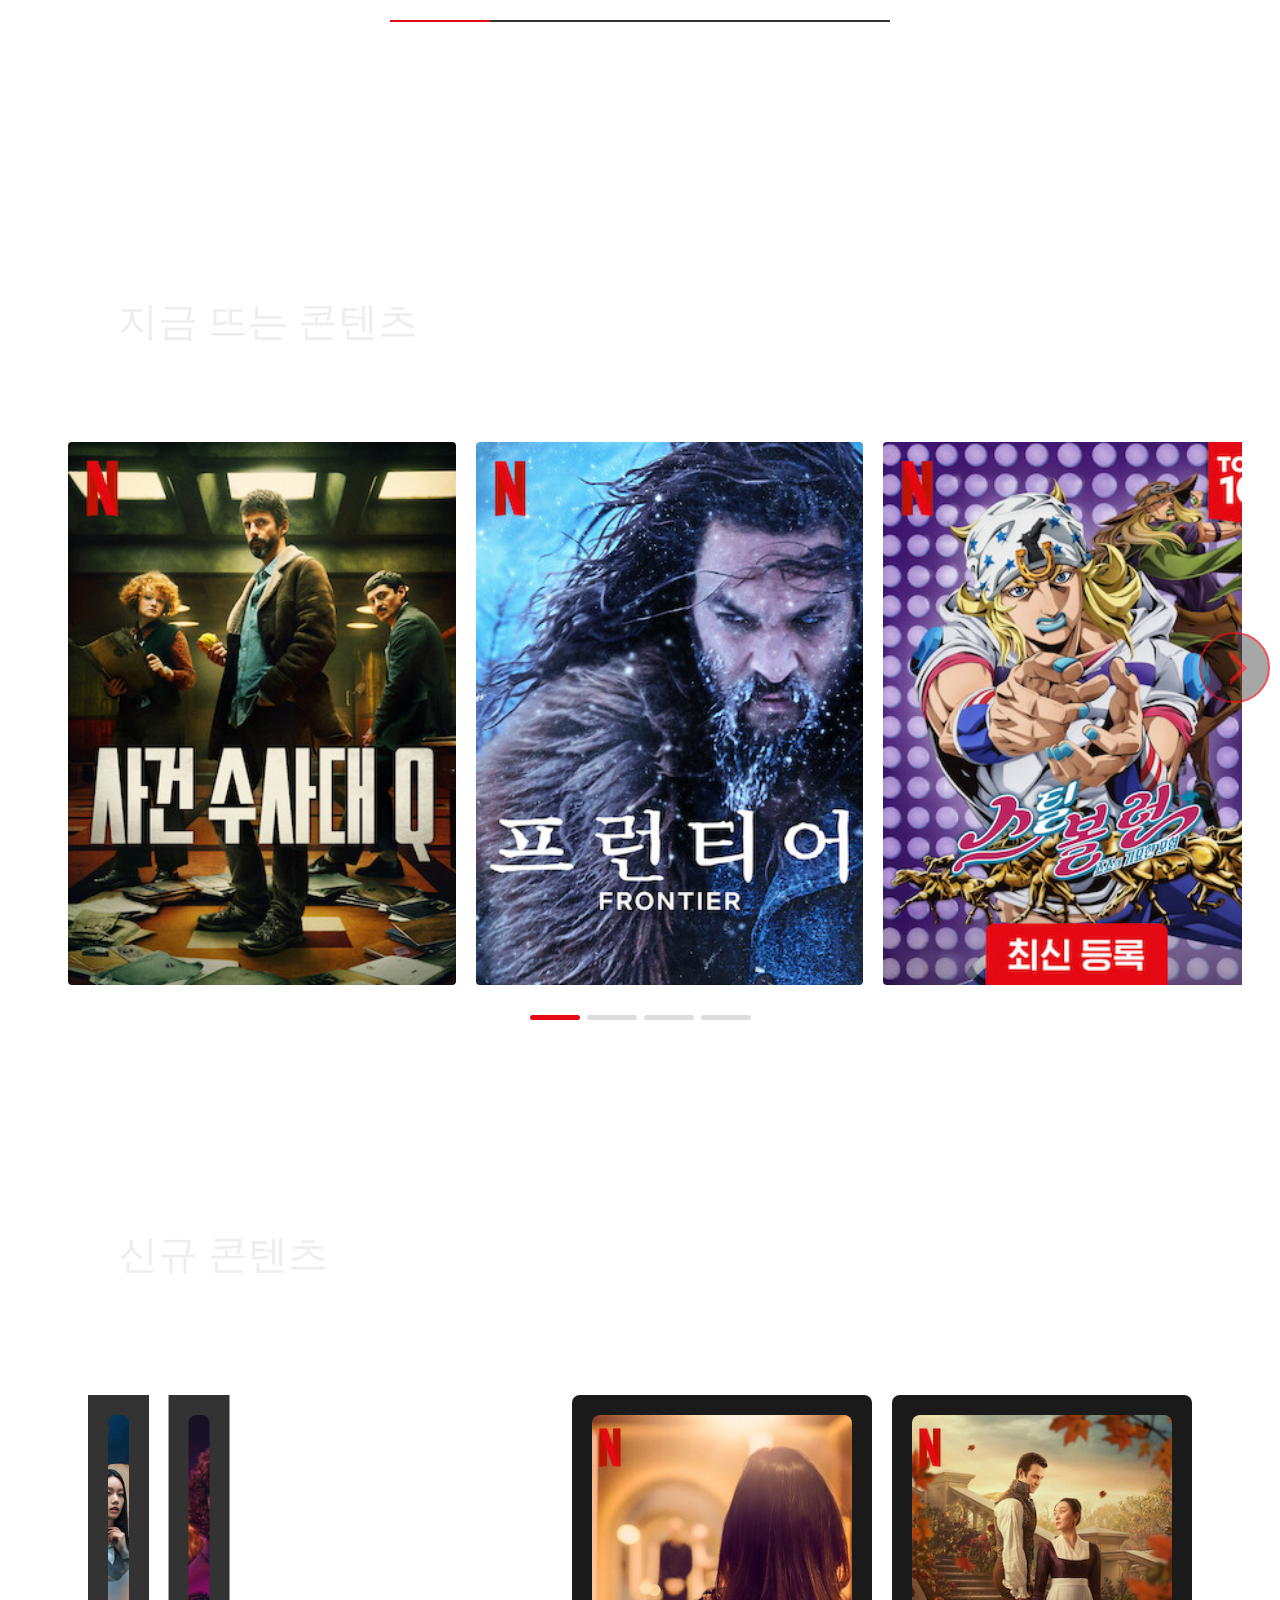
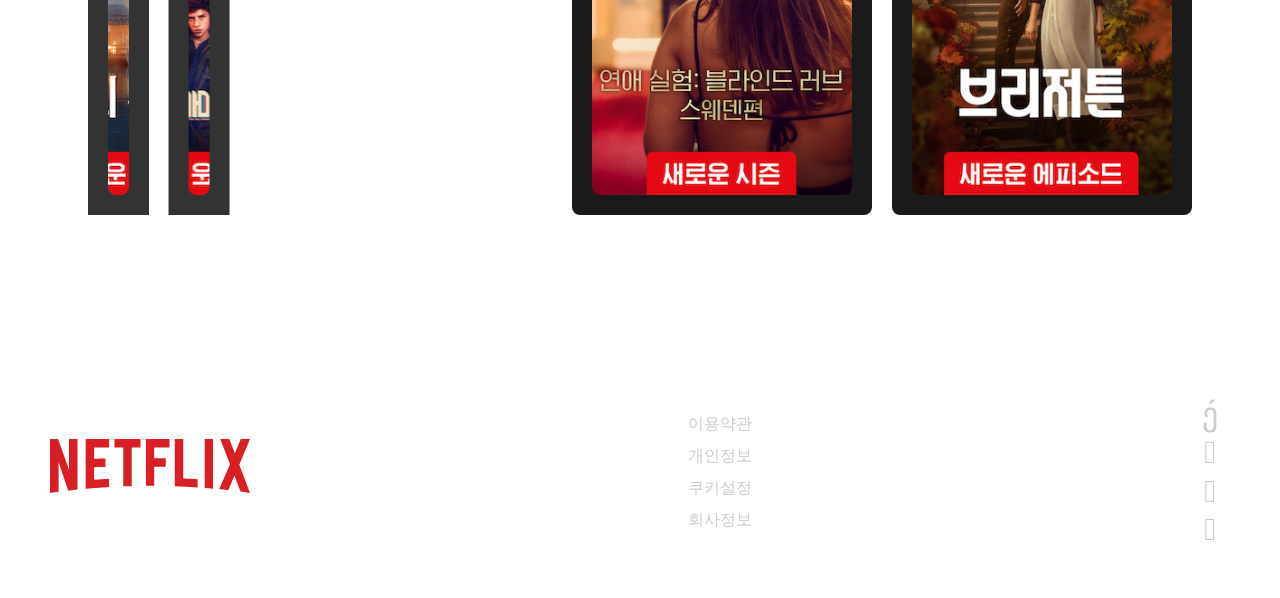
==== commit c77f2e78: "Update fmt.Println message from 'Hello' to 'Goodbye'" ====
--- a/index.html
+++ b/index.html
@@ -4,7 +4,7 @@
 <head>
   <meta charset="UTF-8">
   <meta name="viewport" content="width=device-width, initial-scale=1.0">
-  <title>넷플릭스</title>
+  <title>Netflix UI Clone Project</title>
   <link rel="shortcut icon" href="image/favicon.ico" type="image/x-icon">
   <link rel="stylesheet" href="css/main.css">
   <link rel="stylesheet" href="css/tablet.css" media="screen and (min-width: 780px) and (max-width: 1280px)">
